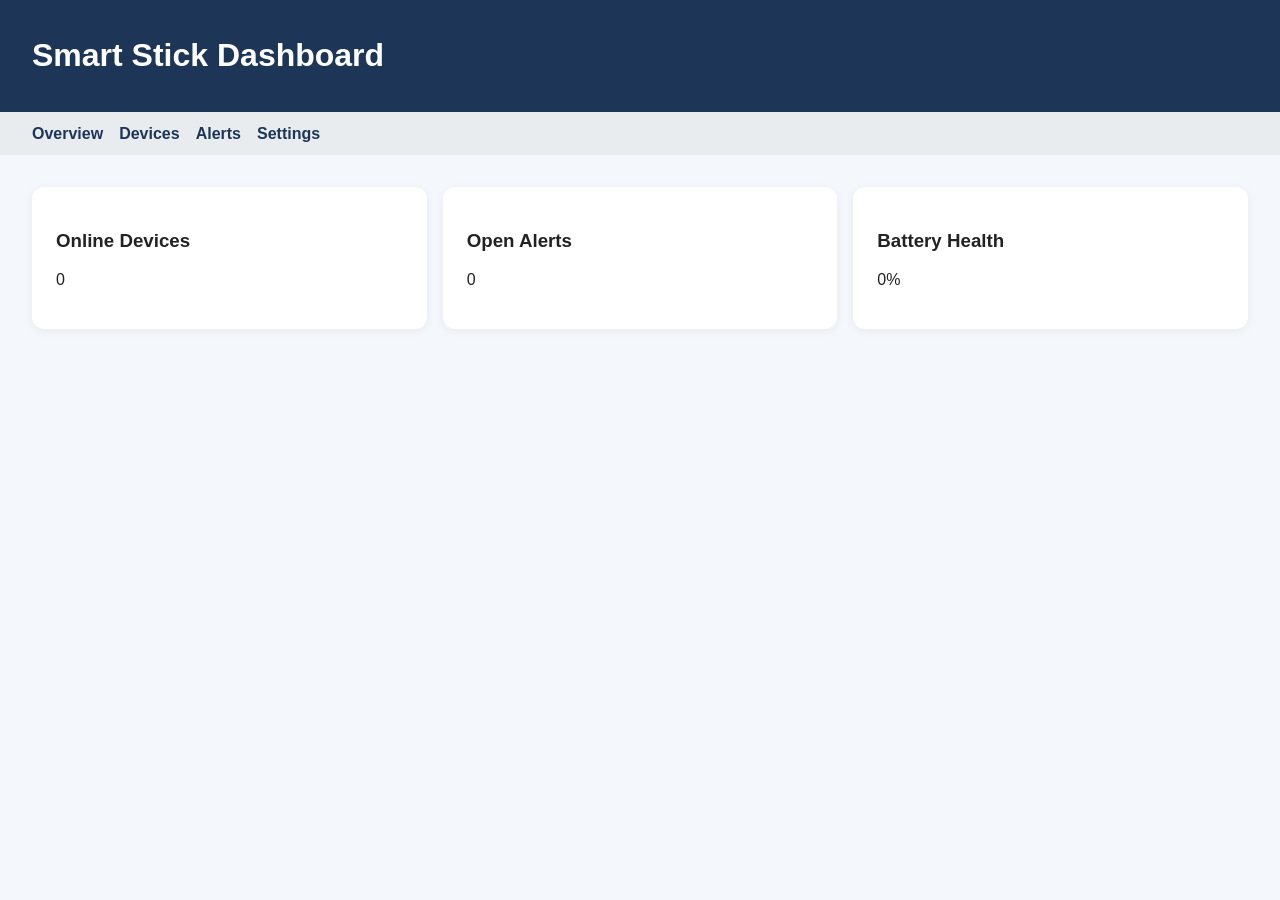
==== frontend/index.html @ a91a7922 "Initialize the Smart Stick IoT project structure with backend, frontend, simulator, and starter conf" ====
<!DOCTYPE html>
<html lang="en">
  <head>
    <meta charset="UTF-8" />
    <meta name="viewport" content="width=device-width, initial-scale=1.0" />
    <title>Smart Stick Dashboard</title>
    <link rel="stylesheet" href="css/style.css" />
  </head>
  <body>
    <header>
      <h1>Smart Stick Dashboard</h1>
    </header>

    <nav>
      <a href="index.html">Overview</a>
      <a href="devices.html">Devices</a>
      <a href="alerts.html">Alerts</a>
      <a href="settings.html">Settings</a>
    </nav>

    <main class="dashboard">
      <section class="card">
        <h3>Online Devices</h3>
        <p id="onlineDevices">0</p>
      </section>
      <section class="card">
        <h3>Open Alerts</h3>
        <p id="openAlerts">0</p>
      </section>
      <section class="card">
        <h3>Battery Health</h3>
        <p id="batteryHealth">0%</p>
      </section>
    </main>

    <script src="js/dashboard.js"></script>
  </body>
</html>
---- frontend/css/style.css ----
body {
  font-family: Arial, sans-serif;
  margin: 0;
  background: #f4f7fb;
  color: #222;
}

header {
  background: #1d3557;
  color: white;
  padding: 1rem 2rem;
}

nav {
  background: #e9ecef;
  padding: 0.8rem 2rem;
  display: flex;
  gap: 1rem;
}

nav a {
  text-decoration: none;
  color: #1d3557;
  font-weight: bold;
}

main {
  padding: 2rem;
}

.dashboard {
  display: grid;
  grid-template-columns: repeat(auto-fit, minmax(200px, 1fr));
  gap: 1rem;
}

.card {
  background: white;
  padding: 1.5rem;
  border-radius: 12px;
  box-shadow: 0 2px 10px rgba(0, 0, 0, 0.06);
}

table {
  width: 100%;
  border-collapse: collapse;
  background: white;
}

th,
td {
  padding: 0.8rem;
  border-bottom: 1px solid #ddd;
  text-align: left;
}

input {
  display: block;
  width: 100%;
  margin: 0.5rem 0 1rem;
  padding: 0.75rem;
  border: 1px solid #ccc;
  border-radius: 8px;
}

button {
  background: #1d3557;
  color: white;
  border: none;
  padding: 0.8rem 1.2rem;
  border-radius: 8px;
  cursor: pointer;
}
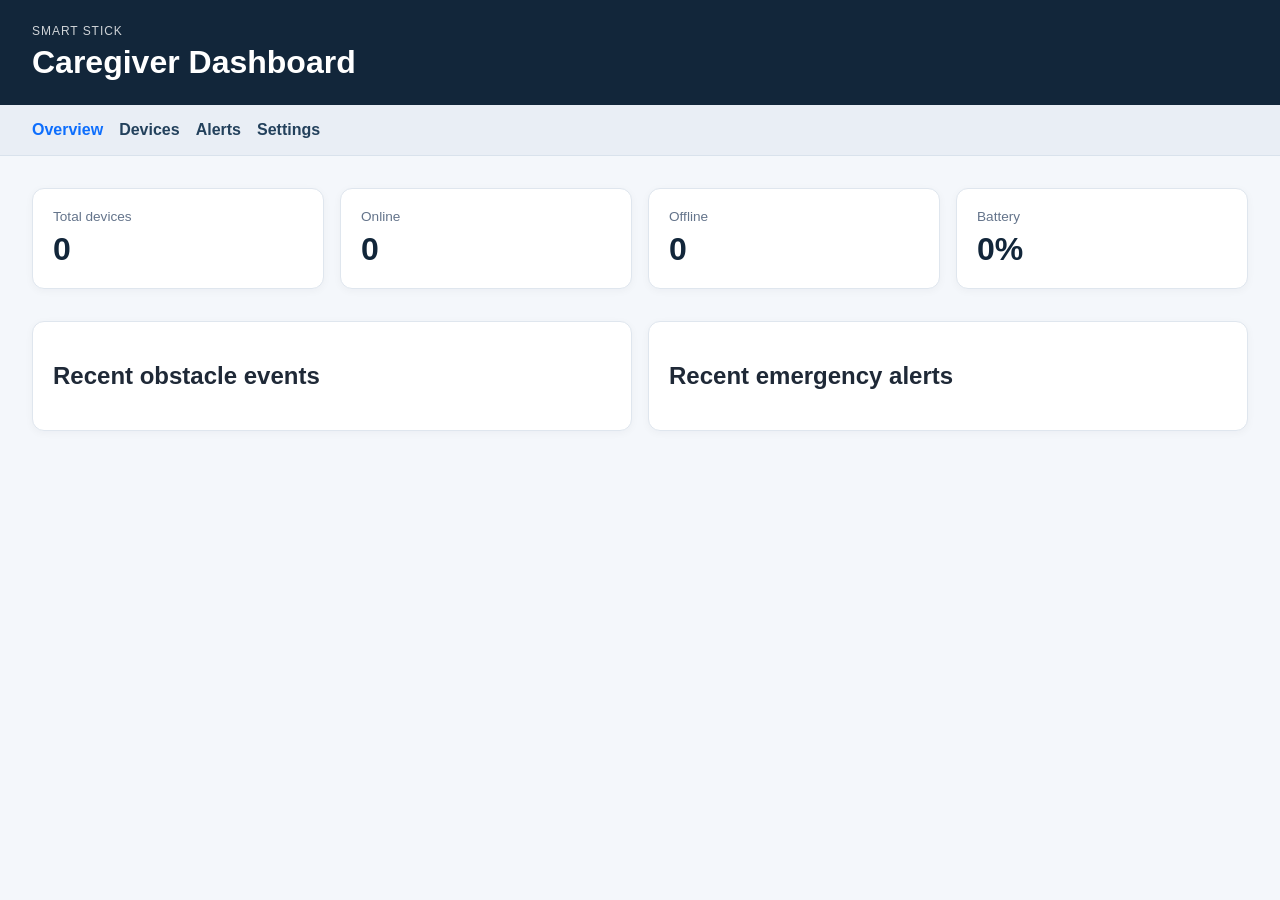
==== commit b0e01d3f: "Convert the repo to a Smart Stick IoT app matching the requested single-device architecture, HTTP co" ====
--- a/frontend/index.html
+++ b/frontend/index.html
@@ -7,29 +7,50 @@
     <link rel="stylesheet" href="css/style.css" />
   </head>
   <body>
-    <header>
-      <h1>Smart Stick Dashboard</h1>
+    <header class="page-header">
+      <div>
+        <p class="eyebrow">Smart Stick</p>
+        <h1>Caregiver Dashboard</h1>
+      </div>
     </header>
 
-    <nav>
-      <a href="index.html">Overview</a>
+    <nav class="main-nav">
+      <a href="index.html" class="active">Overview</a>
       <a href="devices.html">Devices</a>
       <a href="alerts.html">Alerts</a>
       <a href="settings.html">Settings</a>
     </nav>
 
     <main class="dashboard">
-      <section class="card">
-        <h3>Online Devices</h3>
-        <p id="onlineDevices">0</p>
+      <section class="stats-grid">
+        <div class="card metric">
+          <span class="label">Total devices</span>
+          <strong id="totalDevices">0</strong>
+        </div>
+        <div class="card metric">
+          <span class="label">Online</span>
+          <strong id="onlineDevices">0</strong>
+        </div>
+        <div class="card metric">
+          <span class="label">Offline</span>
+          <strong id="offlineDevices">0</strong>
+        </div>
+        <div class="card metric">
+          <span class="label">Battery</span>
+          <strong id="batteryHealth">0%</strong>
+        </div>
       </section>
-      <section class="card">
-        <h3>Open Alerts</h3>
-        <p id="openAlerts">0</p>
-      </section>
-      <section class="card">
-        <h3>Battery Health</h3>
-        <p id="batteryHealth">0%</p>
+
+      <section class="panel-grid">
+        <div class="card">
+          <h2>Recent obstacle events</h2>
+          <ul id="recentEvents" class="list"></ul>
+        </div>
+
+        <div class="card">
+          <h2>Recent emergency alerts</h2>
+          <ul id="recentAlerts" class="list"></ul>
+        </div>
       </section>
     </main>
 
--- a/frontend/css/style.css
+++ b/frontend/css/style.css
@@ -1,73 +1,164 @@
-body {
-  font-family: Arial, sans-serif;
-  margin: 0;
-  background: #f4f7fb;
-  color: #222;
+* {
+  box-sizing: border-box;
 }
 
-header {
-  background: #1d3557;
-  color: white;
-  padding: 1rem 2rem;
+body {
+  margin: 0;
+  font-family: Arial, sans-serif;
+  background: #f4f7fb;
+  color: #1f2937;
 }
 
-nav {
-  background: #e9ecef;
-  padding: 0.8rem 2rem;
+.page-header {
+  background: #12263a;
+  color: white;
+  padding: 1.5rem 2rem;
+}
+
+.eyebrow {
+  margin: 0 0 0.4rem;
+  text-transform: uppercase;
+  letter-spacing: 0.08em;
+  font-size: 0.75rem;
+  opacity: 0.8;
+}
+
+.page-header h1 {
+  margin: 0;
+}
+
+.main-nav {
   display: flex;
   gap: 1rem;
+  padding: 1rem 2rem;
+  background: #e9eef5;
+  border-bottom: 1px solid #d9e2ec;
 }
 
-nav a {
+.main-nav a {
   text-decoration: none;
-  color: #1d3557;
-  font-weight: bold;
+  color: #23415c;
+  font-weight: 600;
 }
 
-main {
+.main-nav a.active {
+  color: #0d6efd;
+}
+
+.dashboard,
+.content-page {
   padding: 2rem;
 }
 
-.dashboard {
+.stats-grid {
   display: grid;
-  grid-template-columns: repeat(auto-fit, minmax(200px, 1fr));
+  grid-template-columns: repeat(auto-fit, minmax(180px, 1fr));
   gap: 1rem;
+  margin-bottom: 2rem;
 }
 
 .card {
   background: white;
-  padding: 1.5rem;
+  border: 1px solid #dfe6ee;
   border-radius: 12px;
-  box-shadow: 0 2px 10px rgba(0, 0, 0, 0.06);
+  padding: 1.25rem;
+  box-shadow: 0 2px 8px rgba(15, 23, 42, 0.04);
 }
 
-table {
+.metric {
+  display: flex;
+  flex-direction: column;
+  gap: 0.4rem;
+}
+
+.metric .label {
+  color: #64748b;
+  font-size: 0.85rem;
+}
+
+.metric strong {
+  font-size: 2rem;
+  color: #12263a;
+}
+
+.panel-grid {
+  display: grid;
+  grid-template-columns: repeat(auto-fit, minmax(280px, 1fr));
+  gap: 1rem;
+}
+
+.list {
+  list-style: none;
+  padding: 0;
+  margin: 0;
+  display: flex;
+  flex-direction: column;
+  gap: 0.75rem;
+}
+
+.list li {
+  background: #f8fafc;
+  border: 1px solid #e2e8f0;
+  border-radius: 10px;
+  padding: 0.8rem 0.9rem;
+}
+
+.data-table {
   width: 100%;
   border-collapse: collapse;
   background: white;
+  border-radius: 12px;
+  overflow: hidden;
 }
 
-th,
-td {
-  padding: 0.8rem;
-  border-bottom: 1px solid #ddd;
+.data-table th,
+.data-table td {
+  padding: 1rem;
+  border-bottom: 1px solid #e2e8f0;
   text-align: left;
 }
 
-input {
-  display: block;
-  width: 100%;
-  margin: 0.5rem 0 1rem;
-  padding: 0.75rem;
-  border: 1px solid #ccc;
-  border-radius: 8px;
+.settings-form {
+  max-width: 460px;
+  display: grid;
+  gap: 1rem;
+  background: white;
+  border: 1px solid #dfe6ee;
+  border-radius: 12px;
+  padding: 1.5rem;
 }
 
-button {
-  background: #1d3557;
+.settings-form label {
+  display: grid;
+  gap: 0.5rem;
+  font-weight: 600;
+  color: #1f2937;
+}
+
+.settings-form input,
+.settings-form select,
+.settings-form button {
+  padding: 0.75rem 0.8rem;
+  border-radius: 8px;
+  border: 1px solid #cbd5e1;
+  font-size: 1rem;
+}
+
+.settings-form button {
+  background: #1d4ed8;
   color: white;
   border: none;
-  padding: 0.8rem 1.2rem;
-  border-radius: 8px;
   cursor: pointer;
+  font-weight: 700;
 }
+
+@media (max-width: 640px) {
+  .main-nav {
+    flex-wrap: wrap;
+  }
+
+  .dashboard,
+  .content-page {
+    padding: 1rem;
+  }
+}
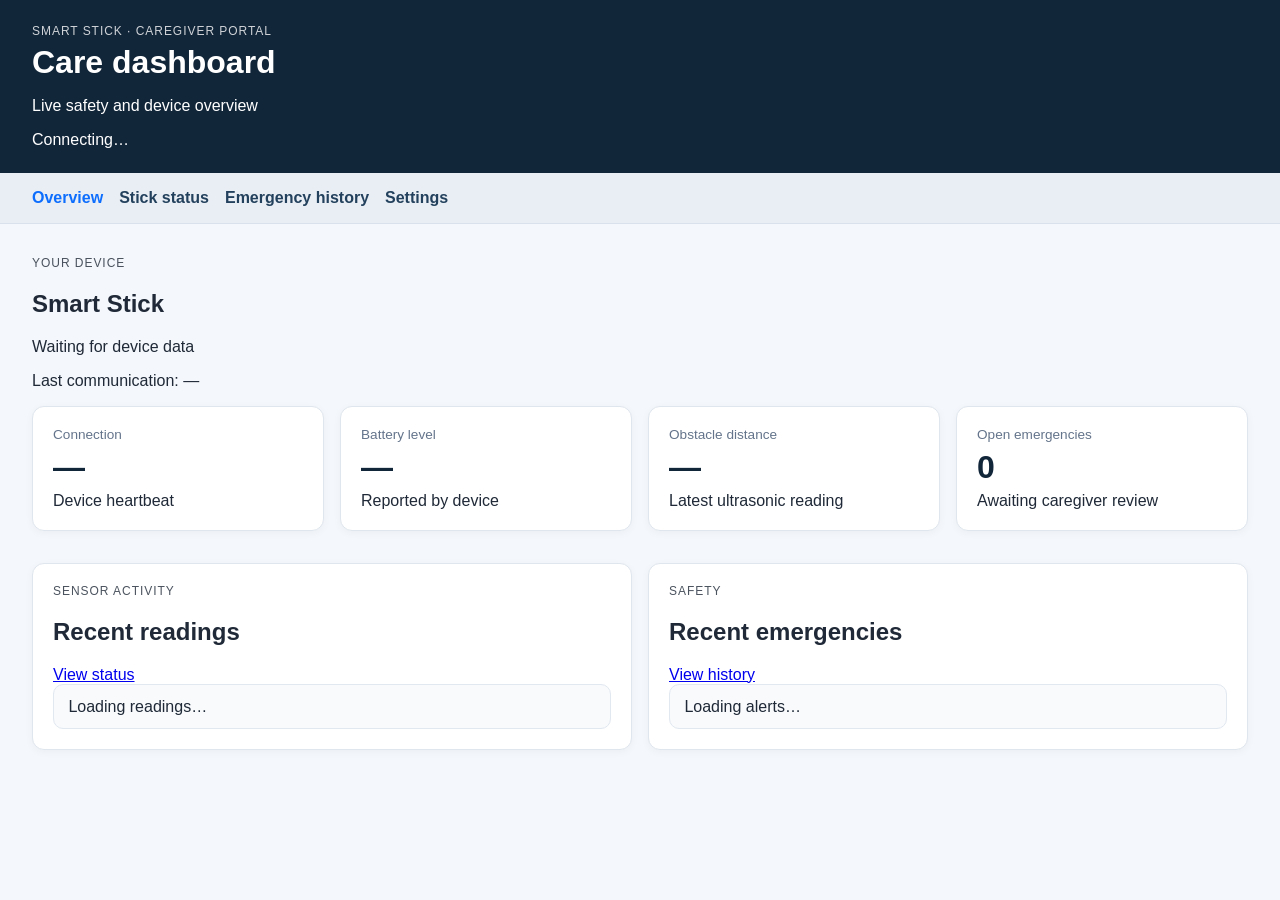
==== commit e651a9c4: "Redesign overview for one Smart Stick and caregiver monitoring" ====
--- a/frontend/index.html
+++ b/frontend/index.html
@@ -1,59 +1,38 @@
 <!DOCTYPE html>
 <html lang="en">
-  <head>
-    <meta charset="UTF-8" />
-    <meta name="viewport" content="width=device-width, initial-scale=1.0" />
-    <title>Smart Stick Dashboard</title>
-    <link rel="stylesheet" href="css/style.css" />
-  </head>
-  <body>
-    <header class="page-header">
-      <div>
-        <p class="eyebrow">Smart Stick</p>
-        <h1>Caregiver Dashboard</h1>
-      </div>
-    </header>
-
-    <nav class="main-nav">
-      <a href="index.html" class="active">Overview</a>
-      <a href="devices.html">Devices</a>
-      <a href="alerts.html">Alerts</a>
-      <a href="settings.html">Settings</a>
-    </nav>
-
-    <main class="dashboard">
-      <section class="stats-grid">
-        <div class="card metric">
-          <span class="label">Total devices</span>
-          <strong id="totalDevices">0</strong>
-        </div>
-        <div class="card metric">
-          <span class="label">Online</span>
-          <strong id="onlineDevices">0</strong>
-        </div>
-        <div class="card metric">
-          <span class="label">Offline</span>
-          <strong id="offlineDevices">0</strong>
-        </div>
-        <div class="card metric">
-          <span class="label">Battery</span>
-          <strong id="batteryHealth">0%</strong>
-        </div>
-      </section>
-
-      <section class="panel-grid">
-        <div class="card">
-          <h2>Recent obstacle events</h2>
-          <ul id="recentEvents" class="list"></ul>
-        </div>
-
-        <div class="card">
-          <h2>Recent emergency alerts</h2>
-          <ul id="recentAlerts" class="list"></ul>
-        </div>
-      </section>
-    </main>
-
-    <script src="js/dashboard.js"></script>
-  </body>
+<head>
+  <meta charset="UTF-8" />
+  <meta name="viewport" content="width=device-width, initial-scale=1.0" />
+  <title>Smart Stick | Caregiver Dashboard</title>
+  <link rel="stylesheet" href="css/style.css" />
+</head>
+<body>
+  <header class="page-header">
+    <div class="header-inner">
+      <div><p class="eyebrow">SMART STICK · CAREGIVER PORTAL</p><h1>Care dashboard</h1><p class="subheading">Live safety and device overview</p></div>
+      <span id="connectionBadge" class="status-badge status-unknown">Connecting…</span>
+    </div>
+  </header>
+  <nav class="main-nav">
+    <a href="index.html" class="active">Overview</a>
+    <a href="devices.html">Stick status</a>
+    <a href="alerts.html">Emergency history</a>
+    <a href="settings.html">Settings</a>
+  </nav>
+  <main class="dashboard">
+    <section class="welcome-row"><div><p class="eyebrow">YOUR DEVICE</p><h2 id="deviceName">Smart Stick</h2><p id="deviceMeta" class="muted">Waiting for device data</p></div><p id="lastSeen" class="muted">Last communication: —</p></section>
+    <section class="stats-grid">
+      <article class="card metric"><span class="label">Connection</span><strong id="connectionValue">—</strong><span id="connectionHint" class="muted">Device heartbeat</span></article>
+      <article class="card metric"><span class="label">Battery level</span><strong id="batteryValue">—</strong><span class="muted">Reported by device</span></article>
+      <article class="card metric"><span class="label">Obstacle distance</span><strong id="distanceValue">—</strong><span id="obstacleHint" class="muted">Latest ultrasonic reading</span></article>
+      <article class="card metric"><span class="label">Open emergencies</span><strong id="openAlertsValue">0</strong><span class="muted">Awaiting caregiver review</span></article>
+    </section>
+    <section class="panel-grid">
+      <article class="card"><div class="section-heading"><div><p class="eyebrow">SENSOR ACTIVITY</p><h2>Recent readings</h2></div><a href="devices.html">View status</a></div><ul id="recentEvents" class="list"><li class="empty-state">Loading readings…</li></ul></article>
+      <article class="card"><div class="section-heading"><div><p class="eyebrow">SAFETY</p><h2>Recent emergencies</h2></div><a href="alerts.html">View history</a></div><ul id="recentAlerts" class="list"><li class="empty-state">Loading alerts…</li></ul></article>
+    </section>
+    <p id="dashboardError" class="error-message" role="status"></p>
+  </main>
+  <script src="js/dashboard.js"></script>
+</body>
 </html>
